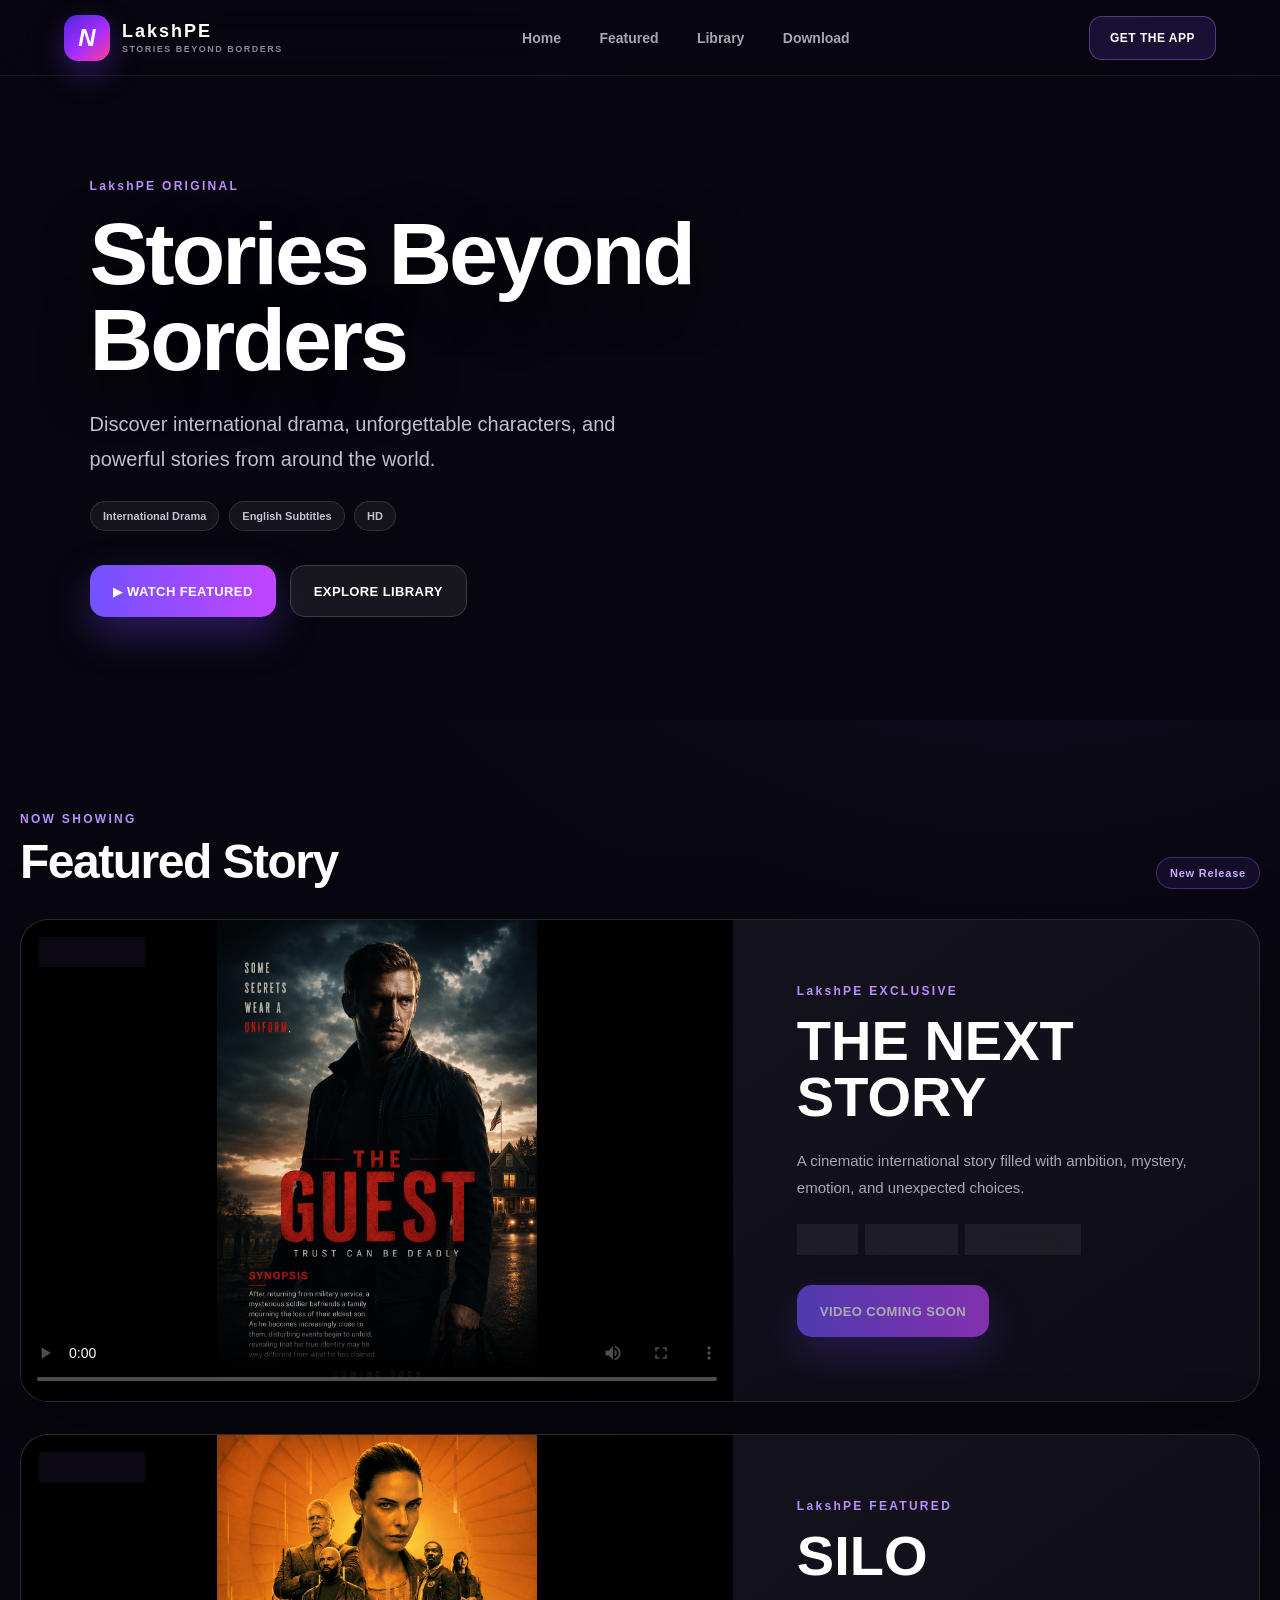
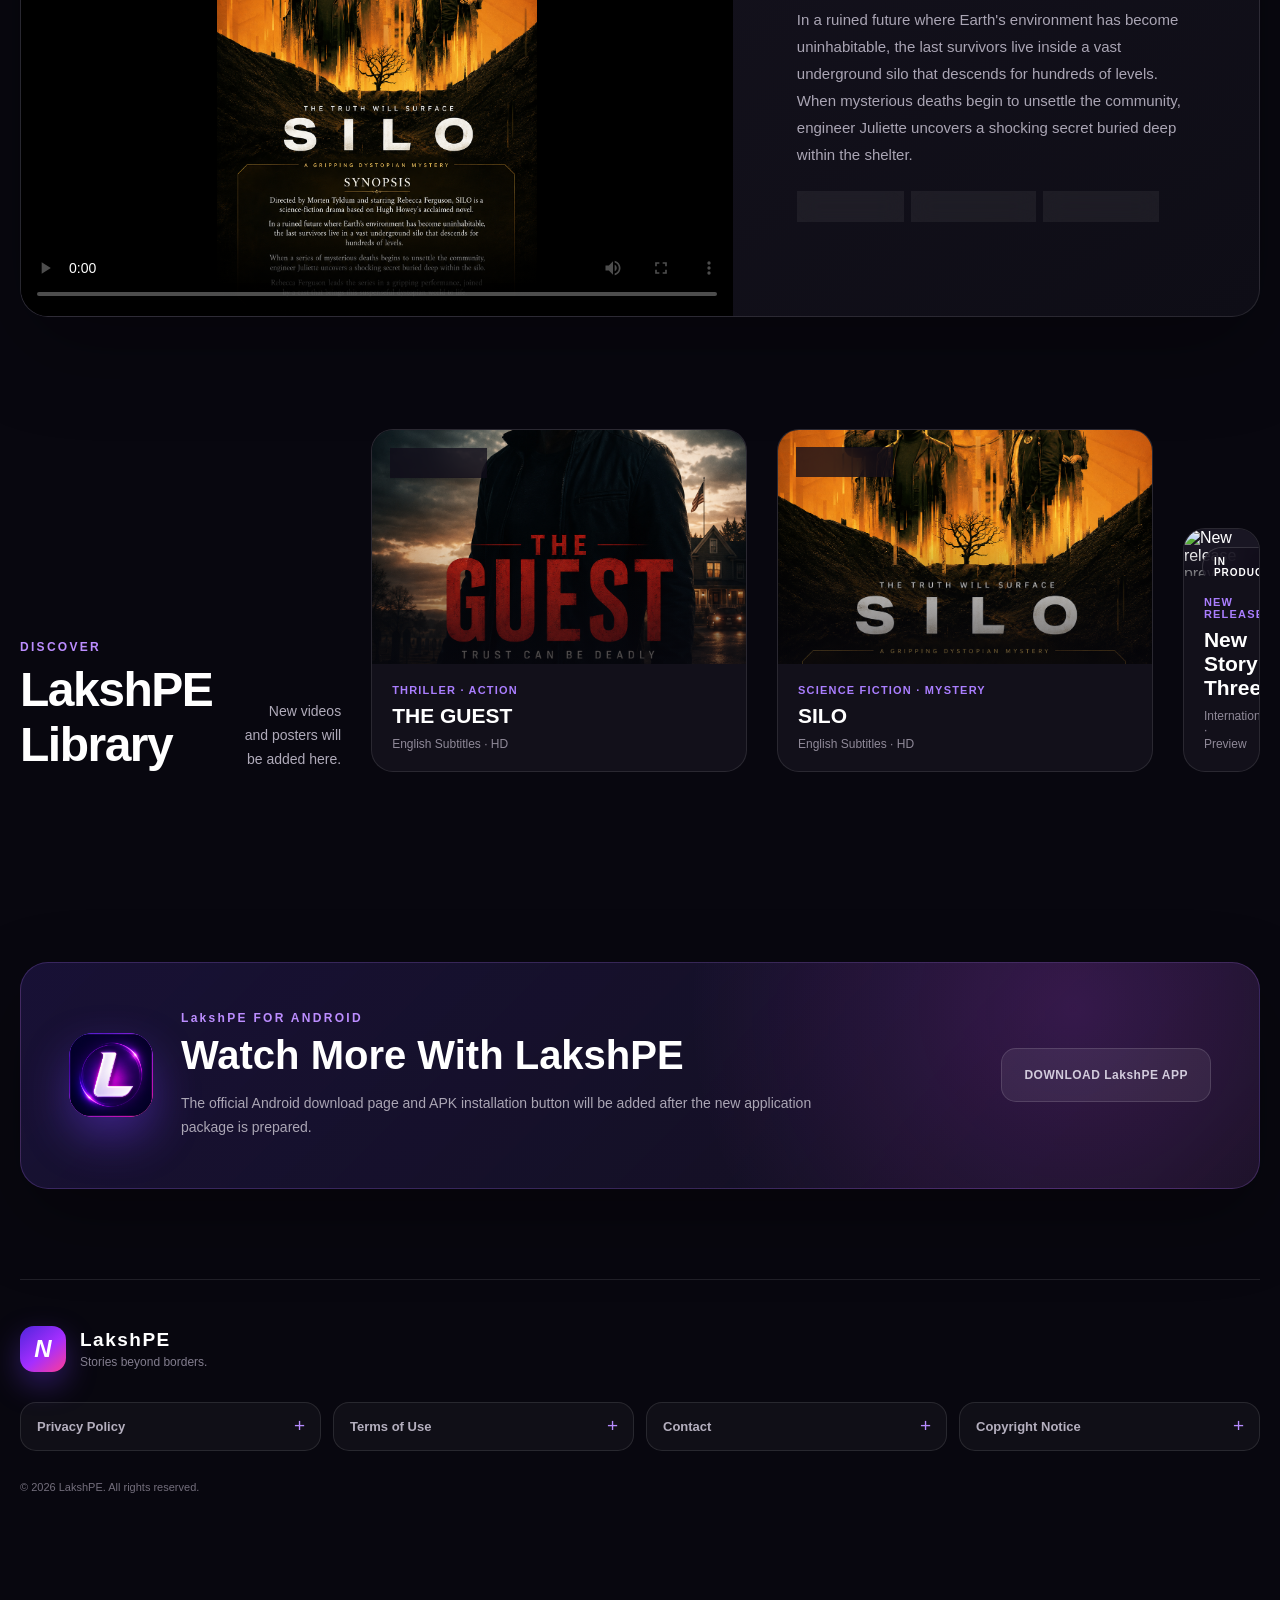
==== index.html @ 7cc82953 "Publish LakshPE website" ====
<!doctype html>
<html lang="en">
  <head>
    <meta charset="UTF-8" />

    <meta
      name="viewport"
      content="width=device-width, initial-scale=1.0"
    />

    <meta
      name="description"
      content="LakshPE — Discover international stories, drama, and entertainment."
    />

    <meta name="theme-color" content="#090713" />

    <link
      rel="icon"
      type="image/svg+xml"
      href="/favicon.svg
  "
    />

    <title>LakshPE| Stories Beyond Borders</title>
    <script type="module" crossorigin src="/assets/index-D9XDzzuc.js"></script>
    <link rel="stylesheet" crossorigin href="/assets/index-D2F_0b3U.css">
  </head>

  <body>
    <div id="app"></div>

  </body>
</html>
---- assets/index-D2F_0b3U.css ----
:root{color:#fff;font-synthesis:none;text-rendering:optimizelegibility;--background:#08070f;--surface:#11101a;--surface-soft:#171522;--surface-light:#201d30;--text:#fff;--text-soft:#b0abba;--text-muted:#827d8e;--purple:#8b5cff;--pink:#d448ff;--border:#ffffff1a;--header-height:76px;background:#08070f;font-family:Inter,Arial,Helvetica,sans-serif}*{box-sizing:border-box;margin:0;padding:0}html{scroll-behavior:smooth;background:var(--background)}body{min-width:320px;min-height:100vh;color:var(--text);background:radial-gradient(circle at 80% 5%, #8047ff1f, transparent 26%), var(--background)}body,button,a,input,textarea{font-family:inherit}button,a{-webkit-tap-highlight-color:transparent}button{border:0}button:not(:disabled),a{cursor:pointer}button:disabled{cursor:not-allowed;opacity:.65}a{color:inherit;text-decoration:none}img{max-width:100%;display:block}.site-shell{min-height:100vh;overflow:hidden}.site-header{z-index:100;width:100%;min-height:var(--header-height);-webkit-backdrop-filter:blur(20px);backdrop-filter:blur(20px);background:#08070fd6;border-bottom:1px solid #ffffff12;justify-content:space-between;align-items:center;gap:30px;padding:14px clamp(18px,5vw,74px);display:flex;position:fixed;top:0;left:0}.brand{flex:none;align-items:center;gap:12px;display:inline-flex}.brand-mark{color:#fff;background:linear-gradient(140deg,#5025dc,#a52eff 55%,#ff3d96);border-radius:14px;justify-content:center;align-items:center;width:46px;height:46px;font-size:24px;font-style:italic;font-weight:900;display:inline-flex;box-shadow:0 12px 30px #763dff59}.brand-copy{gap:2px;display:grid}.brand-copy strong{letter-spacing:2px;font-size:18px}.brand-copy small{color:#8d8798;letter-spacing:1.5px;font-size:9px;font-weight:700}.desktop-navigation{justify-content:center;align-items:center;gap:clamp(20px,3vw,42px);display:flex}.desktop-navigation a{color:#aaa5b5;padding:10px 0;font-size:14px;font-weight:700;transition:color .2s;position:relative}.desktop-navigation a:after{content:"";background:linear-gradient(90deg, var(--purple), var(--pink));border-radius:999px;height:2px;transition:transform .2s;position:absolute;bottom:2px;left:0;right:0;transform:scaleX(0)}.desktop-navigation a:hover{color:#fff}.desktop-navigation a:hover:after{transform:scaleX(1)}.header-button{color:#fff;letter-spacing:.5px;background:#814dff29;border:1px solid #b581ff61;border-radius:13px;min-height:44px;padding:0 20px;font-size:12px;font-weight:800;transition:transform .2s,background .2s}.header-button:hover{background:#814dff4d;transform:translateY(-2px)}.hero{min-height:720px;padding:calc(var(--header-height) + 90px) clamp(20px, 7vw, 110px) 90px;background:#090811;align-items:center;display:flex;position:relative;overflow:hidden}.hero-image{z-index:0;object-fit:cover;object-position:center;filter:saturate(.88)contrast(1.04);width:100%;height:100%;position:absolute;inset:0}.hero-overlay{z-index:1;background:linear-gradient(90deg,#07060efa 0%,#07060ede 32%,#07060e70 65%,#07060ebd 100%),linear-gradient(#0000 68%,#08070f 100%);position:absolute;inset:0}.hero-content{z-index:2;width:min(680px,100%);position:relative}.eyebrow,.section-label{color:#bc8dff;letter-spacing:2.3px;font-size:12px;font-weight:900}.hero h1{letter-spacing:-3px;text-shadow:0 16px 50px #0000008c;max-width:720px;margin-top:18px;font-size:clamp(48px,8vw,88px);line-height:.98}.hero-description{color:#c3becc;max-width:600px;margin-top:24px;font-size:clamp(16px,2vw,20px);line-height:1.75}.hero-meta{flex-wrap:wrap;gap:10px;margin-top:24px;display:flex}.hero-meta span,.feature-tags span{color:#c6c1ce;-webkit-backdrop-filter:blur(10px);backdrop-filter:blur(10px);background:#ffffff0f;border:1px solid #ffffff1f;border-radius:999px;padding:8px 12px;font-size:11px;font-weight:700}.hero-actions{flex-wrap:wrap;gap:14px;margin-top:34px;display:flex}.primary-button,.secondary-button{letter-spacing:.4px;border-radius:15px;min-height:52px;padding:0 23px;font-size:13px;font-weight:900;transition:transform .2s,box-shadow .2s,background .2s}.primary-button{color:#fff;background:linear-gradient(90deg,#7252ff,#c244ff);box-shadow:0 17px 40px #7147ff57}.primary-button:not(:disabled):hover{transform:translateY(-3px);box-shadow:0 22px 48px #7147ff7a}.secondary-button{color:#fff;-webkit-backdrop-filter:blur(12px);backdrop-filter:blur(12px);background:#ffffff12;border:1px solid #ffffff29}.secondary-button:hover{background:#ffffff21;transform:translateY(-3px)}.content-section{width:min(1240px,100% - 40px);margin:0 auto;padding:92px 0 20px}.section-heading{justify-content:space-between;align-items:flex-end;gap:30px;margin-bottom:30px;display:flex}.section-heading h2{letter-spacing:-1.5px;margin-top:8px;font-size:clamp(30px,5vw,48px)}.section-status{color:#cda7ff;letter-spacing:.8px;background:#7b4aff1a;border:1px solid #ae79ff4d;border-radius:999px;padding:9px 13px;font-size:11px;font-weight:800}.section-description{max-width:420px;color:var(--text-soft);text-align:right;font-size:14px;line-height:1.7}.featured-card{border:1px solid var(--border);background:linear-gradient(145deg,#171420,#0e0d16);border-radius:28px;grid-template-columns:minmax(0,1.15fr) minmax(320px,.85fr);display:grid;overflow:hidden;box-shadow:0 30px 90px #0000004d}.featured-visual{min-height:470px;position:relative;overflow:hidden}.featured-visual:after{content:"";background:linear-gradient(90deg,#0000 55%,#0f0d17b8 100%),linear-gradient(#0000 45%,#07060e75);position:absolute;inset:0}.featured-visual img{object-fit:cover;width:100%;height:100%}.featured-badge,.movie-badge{z-index:2;color:#fff;-webkit-backdrop-filter:blur(12px);backdrop-filter:blur(12px);letter-spacing:1px;background:#100d19c2;border:1px solid #ffffff26;border-radius:999px;padding:8px 11px;font-size:10px;font-weight:900;position:absolute;top:18px;left:18px}.featured-copy{flex-direction:column;justify-content:center;align-items:flex-start;padding:clamp(34px,5vw,64px);display:flex}.featured-copy h3{margin-top:15px;font-size:clamp(35px,5vw,56px);line-height:1}.featured-copy>p:not(.eyebrow){color:#aaa5b4;margin-top:22px;font-size:15px;line-height:1.8}.feature-tags{flex-wrap:wrap;gap:8px;margin:24px 0 30px;display:flex}.movie-grid{grid-template-columns:repeat(3,minmax(0,1fr));gap:22px;display:grid}.movie-card{border:1px solid var(--border);background:#12101a;border-radius:22px;transition:transform .25s,border-color .25s,box-shadow .25s;overflow:hidden}.movie-card:hover{border-color:#b27cff47;transform:translateY(-7px);box-shadow:0 24px 55px #00000057}.movie-cover{aspect-ratio:16/10;background:#191623;position:relative;overflow:hidden}.movie-cover:after{content:"";background:linear-gradient(#0000 45%,#08070f9e);position:absolute;inset:0}.movie-cover img{object-fit:cover;width:100%;height:100%;transition:transform .4s,filter .4s}.movie-card:hover .movie-cover img{filter:brightness(.86);transform:scale(1.06)}.movie-information{padding:20px}.movie-information p{color:#aa7eff;letter-spacing:1.2px;text-transform:uppercase;font-size:11px;font-weight:900}.movie-information h3{margin-top:8px;font-size:21px}.movie-information span{color:#8f8998;margin-top:9px;font-size:12px;display:block}.download-section{background:radial-gradient(circle at 85% 20%,#d042ff2e,#0000 36%),linear-gradient(135deg,#6d47ff29,#14111fe6);border:1px solid #b079ff38;border-radius:28px;grid-template-columns:auto minmax(0,1fr) auto;align-items:center;gap:28px;width:min(1240px,100% - 40px);margin:110px auto 0;padding:clamp(28px,5vw,48px);display:grid;box-shadow:0 30px 80px #0000004d}.download-icon{color:#fff;background:linear-gradient(145deg,#5124dc,#b42cff 58%,#ff3f91);border-radius:24px;justify-content:center;align-items:center;width:84px;height:84px;font-size:44px;font-style:italic;font-weight:900;display:flex;box-shadow:0 20px 45px #733cff66}.download-copy h2{margin-top:8px;font-size:clamp(27px,4vw,40px)}.download-copy>p:last-child{color:#aaa5b4;max-width:650px;margin-top:13px;font-size:14px;line-height:1.75}.download-button{color:#d2cbdc;letter-spacing:.5px;background:#ffffff12;border:1px solid #ffffff21;border-radius:15px;max-width:260px;min-height:54px;padding:0 22px;font-size:12px;font-weight:900}.site-footer{border-top:1px solid var(--border);width:min(1240px,100% - 40px);margin:90px auto 0;padding:46px 0 110px}.footer-brand{align-items:center;gap:14px;display:flex}.footer-brand strong{letter-spacing:1.5px;font-size:19px}.footer-brand p{color:var(--text-muted);margin-top:4px;font-size:12px}.legal-accordion{grid-template-columns:repeat(4,minmax(0,1fr));gap:12px;margin-top:30px;display:grid}.legal-item{border:1px solid var(--border);background:#ffffff09;border-radius:16px;align-self:start;overflow:hidden}.legal-item summary{color:#b4afbe;cursor:pointer;-webkit-user-select:none;user-select:none;padding:16px 40px 16px 16px;font-size:13px;font-weight:800;list-style:none;position:relative}.legal-item summary::-webkit-details-marker{display:none}.legal-item summary:after{content:"+";color:#b68bff;font-size:19px;font-weight:400;position:absolute;top:50%;right:15px;transform:translateY(-50%)}.legal-item[open] summary{color:#fff;background:#7a4aff1a}.legal-item[open] summary:after{content:"−"}.legal-content{border-top:1px solid var(--border);padding:16px}.legal-content p{color:#9993a2;font-size:12px;line-height:1.75}.footer-copyright{color:#736e7c;margin-top:30px;font-size:11px}.mobile-navigation{display:none}@media (width<=980px){.desktop-navigation{display:none}.featured-card{grid-template-columns:1fr}.featured-visual{min-height:400px}.featured-visual:after{background:linear-gradient(#0000 45%,#0e0c15e6)}.movie-grid{grid-template-columns:repeat(2,minmax(0,1fr))}.download-section{grid-template-columns:auto 1fr}.download-button{grid-column:1/-1;width:100%;max-width:none}.legal-accordion{grid-template-columns:repeat(2,minmax(0,1fr))}}@media (width<=680px){:root{--header-height:66px}body{padding-bottom:78px}.site-header{padding:10px 16px}.brand-mark{border-radius:13px;width:42px;height:42px;font-size:22px}.brand-copy strong{font-size:16px}.brand-copy small{display:none}.header-button{min-height:40px;padding:0 14px;font-size:10px}.hero{min-height:680px;padding:calc(var(--header-height) + 85px) 20px 70px;align-items:flex-end}.hero-image{object-position:center top}.hero-overlay{background:linear-gradient(#08070f40 0%,#08070fc7 54%,#08070f 98%)}.hero h1{letter-spacing:-2px;font-size:clamp(43px,13vw,64px)}.hero-description{font-size:15px;line-height:1.65}.hero-actions{display:grid}.primary-button,.secondary-button{width:100%}.content-section{width:min(100% - 28px,1240px);padding-top:72px}.section-heading{flex-direction:column;align-items:flex-start;gap:15px}.section-description{text-align:left}.featured-card{border-radius:22px}.featured-visual{min-height:310px}.featured-copy{padding:28px 20px 30px}.featured-copy h3{font-size:37px}.movie-grid{grid-template-columns:1fr}.download-section{text-align:center;grid-template-columns:1fr;width:min(100% - 28px,1240px);margin-top:80px;padding:24px 20px}.download-icon{margin:0 auto}.download-button{min-height:52px}.site-footer{width:min(100% - 28px,1240px);margin-top:70px;padding-bottom:40px}.legal-accordion{grid-template-columns:1fr}.mobile-navigation{z-index:110;-webkit-backdrop-filter:blur(20px);backdrop-filter:blur(20px);background:#13101df0;border:1px solid #ffffff1a;border-radius:20px;grid-template-columns:repeat(4,1fr);min-height:66px;padding:8px;display:grid;position:fixed;bottom:10px;left:12px;right:12px;box-shadow:0 18px 45px #0000006b}.mobile-navigation a{color:#8f8999;border-radius:14px;flex-direction:column;justify-content:center;align-items:center;gap:4px;min-width:0;font-size:9px;font-weight:800;display:flex}.mobile-navigation a:hover{color:#fff;background:#814dff21}.mobile-navigation span{color:#b98dff;font-size:18px;line-height:1}}.featured-visual.video-active:after{display:none}.featured-video{object-fit:contain;background:#000;width:100%;height:100%;display:block;position:absolute;inset:0}.silo-featured-card{margin-top:32px}.movie-card{color:inherit;text-decoration:none;display:block}#the-guest,#silo{scroll-margin-top:96px}.download-icon{overflow:hidden}.download-icon img{object-fit:cover;border-radius:inherit;width:100%;height:100%;display:block}
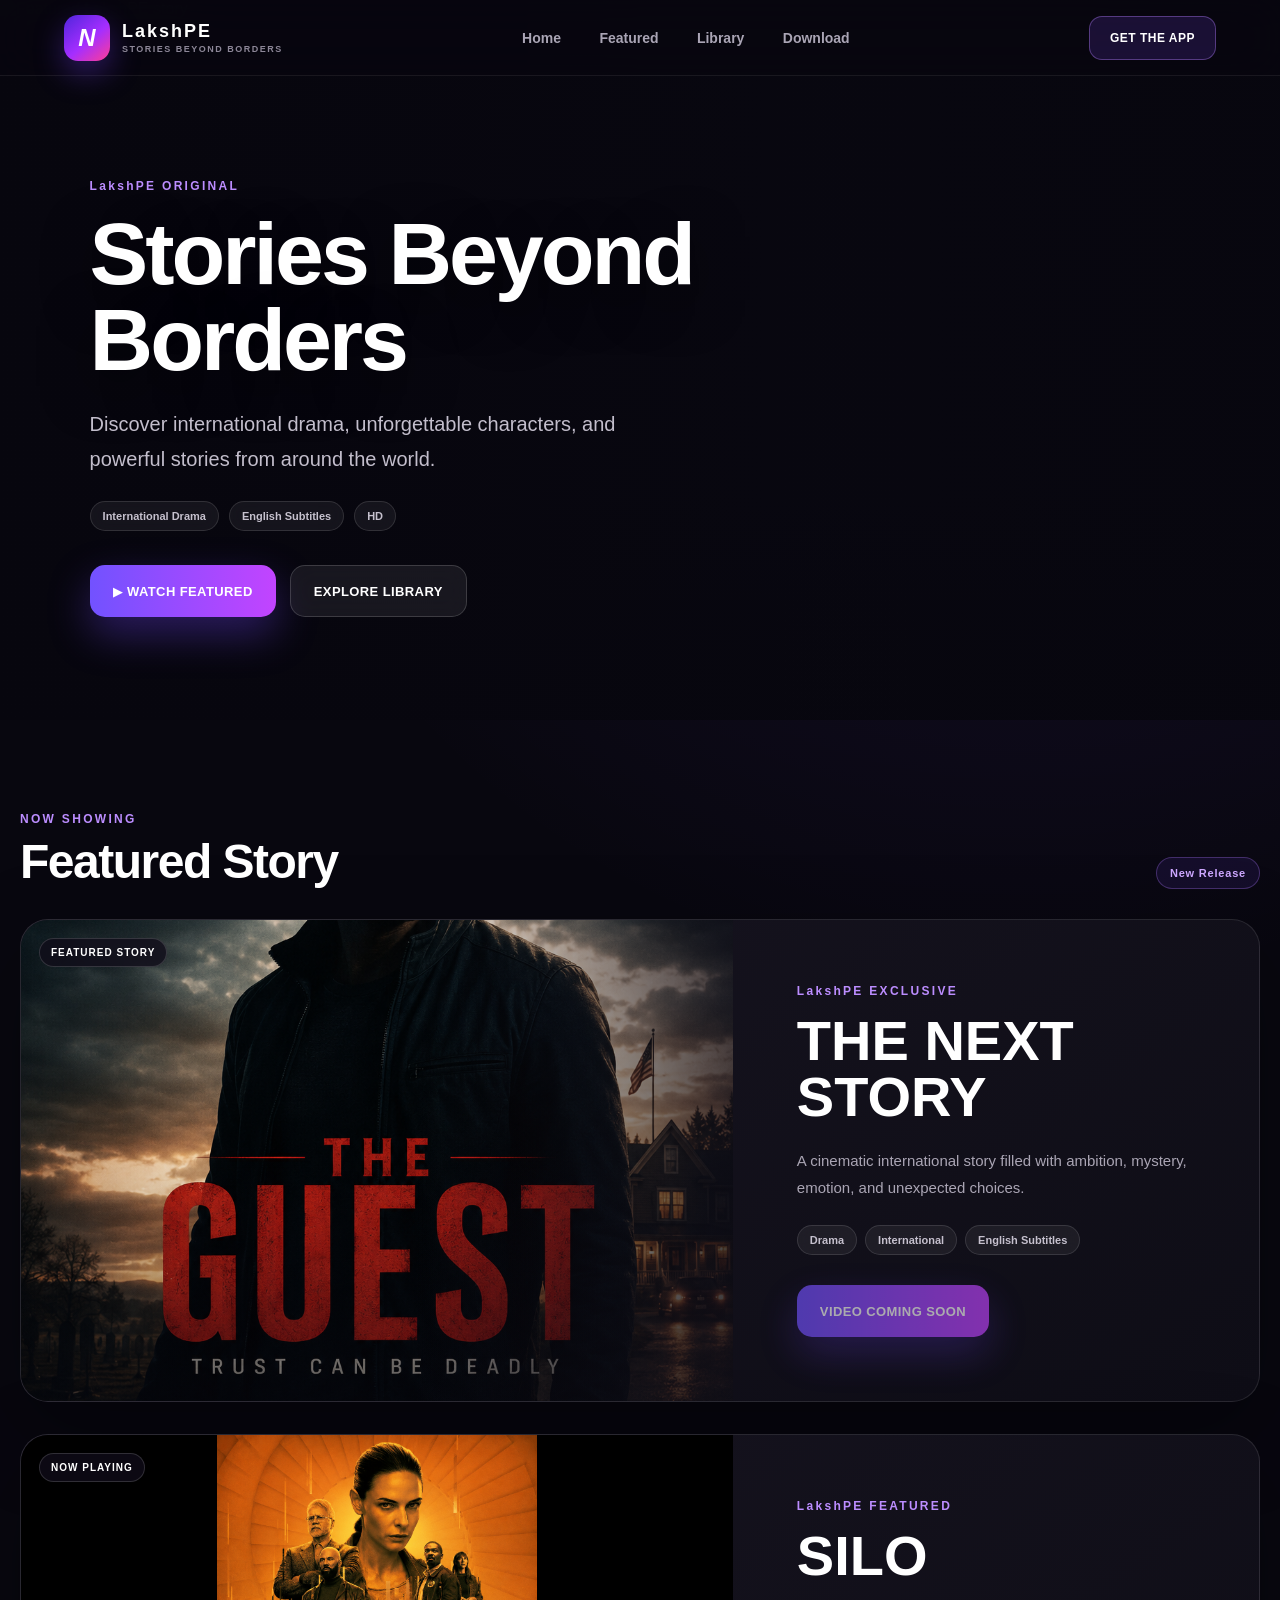
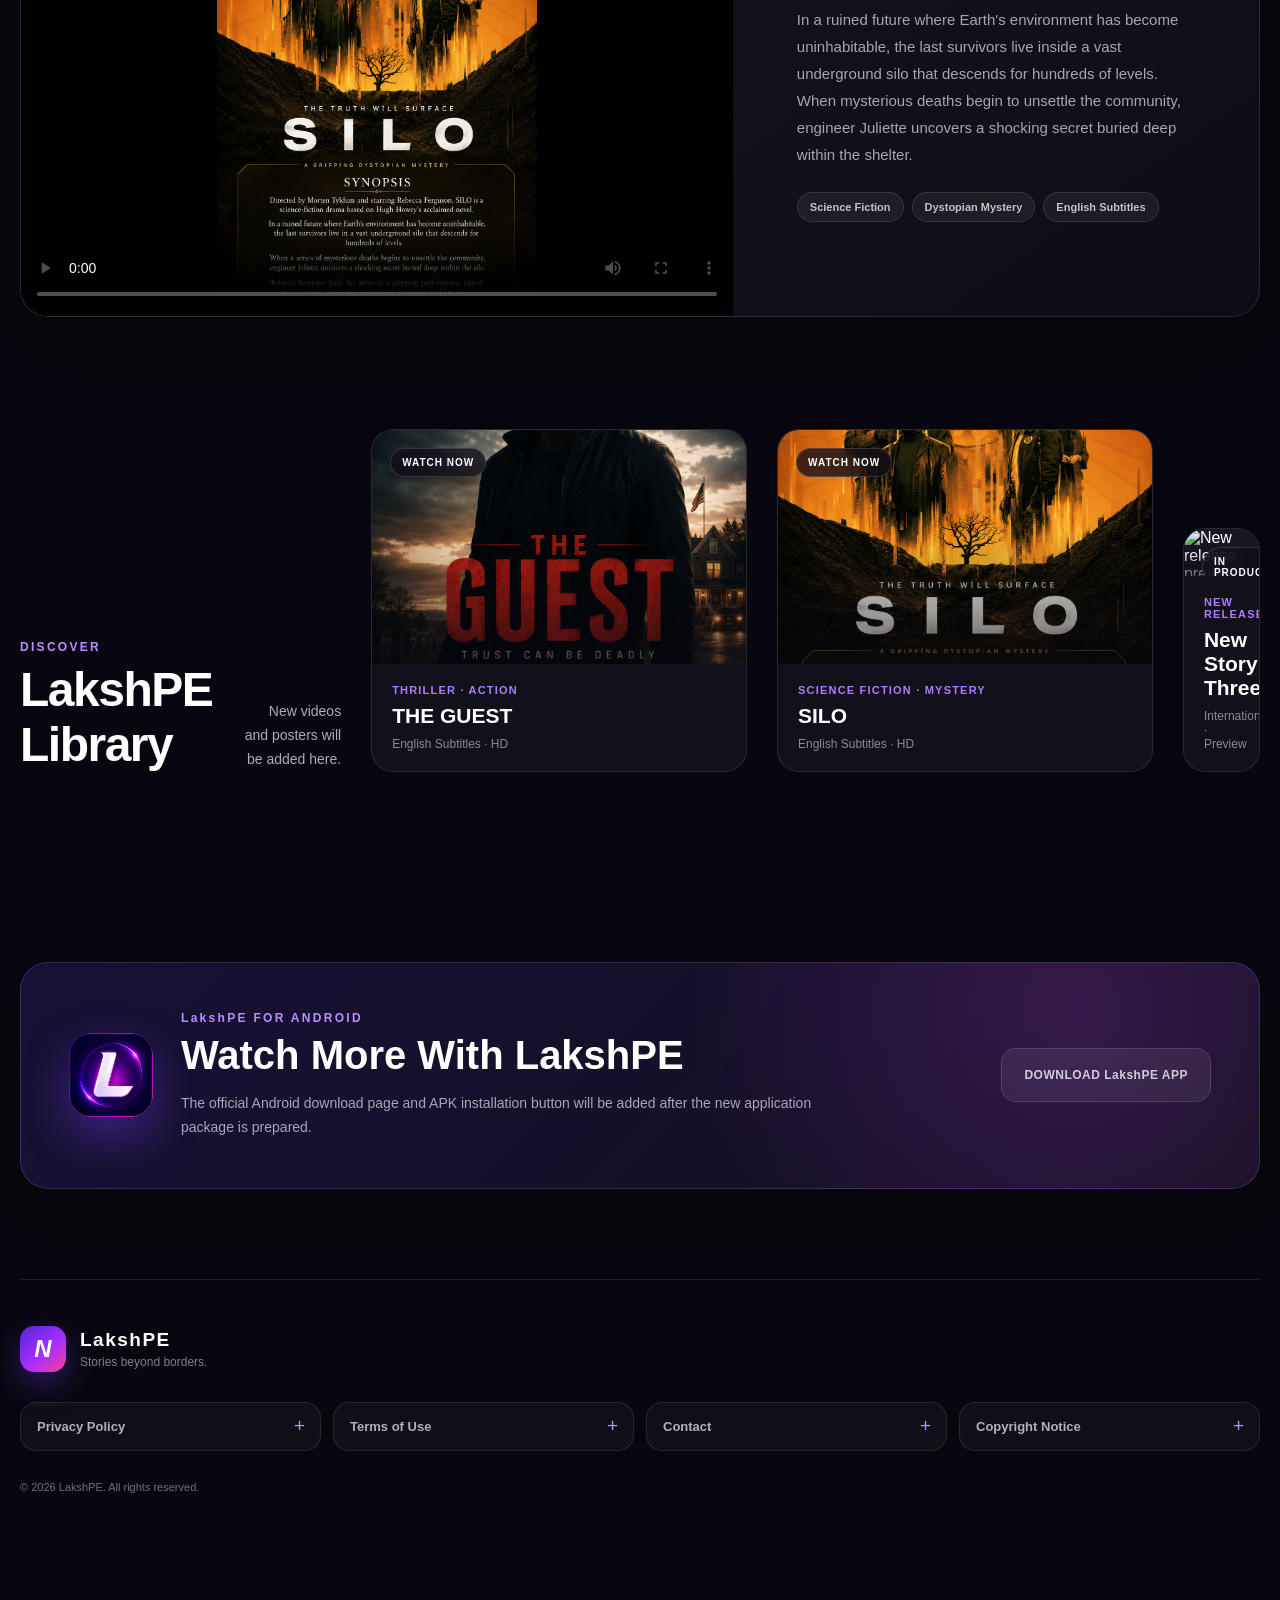
==== commit b08735db: "Update website and remove video player" ====
--- a/index.html
+++ b/index.html
@@ -23,8 +23,8 @@
     />
 
     <title>LakshPE| Stories Beyond Borders</title>
-    <script type="module" crossorigin src="/assets/index-D9XDzzuc.js"></script>
-    <link rel="stylesheet" crossorigin href="/assets/index-D2F_0b3U.css">
+    <script type="module" crossorigin src="/assets/index-CVeuqWtw.js"></script>
+    <link rel="stylesheet" crossorigin href="/assets/index-CEiwpLqL.css">
   </head>
 
   <body>
--- a/assets/index-CEiwpLqL.css
+++ b/assets/index-CEiwpLqL.css
@@ -0,0 +1 @@
+:root{color:#fff;font-synthesis:none;text-rendering:optimizelegibility;--background:#08070f;--surface:#11101a;--surface-soft:#171522;--surface-light:#201d30;--text:#fff;--text-soft:#b0abba;--text-muted:#827d8e;--purple:#8b5cff;--pink:#d448ff;--border:#ffffff1a;--header-height:76px;background:#08070f;font-family:Inter,Arial,Helvetica,sans-serif}*{box-sizing:border-box;margin:0;padding:0}html{scroll-behavior:smooth;background:var(--background)}body{min-width:320px;min-height:100vh;color:var(--text);background:radial-gradient(circle at 80% 5%, #8047ff1f, transparent 26%), var(--background)}body,button,a,input,textarea{font-family:inherit}button,a{-webkit-tap-highlight-color:transparent}button{border:0}button:not(:disabled),a{cursor:pointer}button:disabled{cursor:not-allowed;opacity:.65}a{color:inherit;text-decoration:none}img{max-width:100%;display:block}.site-shell{min-height:100vh;overflow:hidden}.site-header{z-index:100;width:100%;min-height:var(--header-height);-webkit-backdrop-filter:blur(20px);backdrop-filter:blur(20px);background:#08070fd6;border-bottom:1px solid #ffffff12;justify-content:space-between;align-items:center;gap:30px;padding:14px clamp(18px,5vw,74px);display:flex;position:fixed;top:0;left:0}.brand{flex:none;align-items:center;gap:12px;display:inline-flex}.brand-mark{color:#fff;background:linear-gradient(140deg,#5025dc,#a52eff 55%,#ff3d96);border-radius:14px;justify-content:center;align-items:center;width:46px;height:46px;font-size:24px;font-style:italic;font-weight:900;display:inline-flex;box-shadow:0 12px 30px #763dff59}.brand-copy{gap:2px;display:grid}.brand-copy strong{letter-spacing:2px;font-size:18px}.brand-copy small{color:#8d8798;letter-spacing:1.5px;font-size:9px;font-weight:700}.desktop-navigation{justify-content:center;align-items:center;gap:clamp(20px,3vw,42px);display:flex}.desktop-navigation a{color:#aaa5b5;padding:10px 0;font-size:14px;font-weight:700;transition:color .2s;position:relative}.desktop-navigation a:after{content:"";background:linear-gradient(90deg, var(--purple), var(--pink));border-radius:999px;height:2px;transition:transform .2s;position:absolute;bottom:2px;left:0;right:0;transform:scaleX(0)}.desktop-navigation a:hover{color:#fff}.desktop-navigation a:hover:after{transform:scaleX(1)}.header-button{color:#fff;letter-spacing:.5px;background:#814dff29;border:1px solid #b581ff61;border-radius:13px;min-height:44px;padding:0 20px;font-size:12px;font-weight:800;transition:transform .2s,background .2s}.header-button:hover{background:#814dff4d;transform:translateY(-2px)}.hero{min-height:720px;padding:calc(var(--header-height) + 90px) clamp(20px, 7vw, 110px) 90px;background:#090811;align-items:center;display:flex;position:relative;overflow:hidden}.hero-image{z-index:0;object-fit:cover;object-position:center;filter:saturate(.88)contrast(1.04);width:100%;height:100%;position:absolute;inset:0}.hero-overlay{z-index:1;background:linear-gradient(90deg,#07060efa 0%,#07060ede 32%,#07060e70 65%,#07060ebd 100%),linear-gradient(#0000 68%,#08070f 100%);position:absolute;inset:0}.hero-content{z-index:2;width:min(680px,100%);position:relative}.eyebrow,.section-label{color:#bc8dff;letter-spacing:2.3px;font-size:12px;font-weight:900}.hero h1{letter-spacing:-3px;text-shadow:0 16px 50px #0000008c;max-width:720px;margin-top:18px;font-size:clamp(48px,8vw,88px);line-height:.98}.hero-description{color:#c3becc;max-width:600px;margin-top:24px;font-size:clamp(16px,2vw,20px);line-height:1.75}.hero-meta{flex-wrap:wrap;gap:10px;margin-top:24px;display:flex}.hero-meta span,.feature-tags span{color:#c6c1ce;-webkit-backdrop-filter:blur(10px);backdrop-filter:blur(10px);background:#ffffff0f;border:1px solid #ffffff1f;border-radius:999px;padding:8px 12px;font-size:11px;font-weight:700}.hero-actions{flex-wrap:wrap;gap:14px;margin-top:34px;display:flex}.primary-button,.secondary-button{letter-spacing:.4px;border-radius:15px;min-height:52px;padding:0 23px;font-size:13px;font-weight:900;transition:transform .2s,box-shadow .2s,background .2s}.primary-button{color:#fff;background:linear-gradient(90deg,#7252ff,#c244ff);box-shadow:0 17px 40px #7147ff57}.primary-button:not(:disabled):hover{transform:translateY(-3px);box-shadow:0 22px 48px #7147ff7a}.secondary-button{color:#fff;-webkit-backdrop-filter:blur(12px);backdrop-filter:blur(12px);background:#ffffff12;border:1px solid #ffffff29}.secondary-button:hover{background:#ffffff21;transform:translateY(-3px)}.content-section{width:min(1240px,100% - 40px);margin:0 auto;padding:92px 0 20px}.section-heading{justify-content:space-between;align-items:flex-end;gap:30px;margin-bottom:30px;display:flex}.section-heading h2{letter-spacing:-1.5px;margin-top:8px;font-size:clamp(30px,5vw,48px)}.section-status{color:#cda7ff;letter-spacing:.8px;background:#7b4aff1a;border:1px solid #ae79ff4d;border-radius:999px;padding:9px 13px;font-size:11px;font-weight:800}.section-description{max-width:420px;color:var(--text-soft);text-align:right;font-size:14px;line-height:1.7}.featured-card{border:1px solid var(--border);background:linear-gradient(145deg,#171420,#0e0d16);border-radius:28px;grid-template-columns:minmax(0,1.15fr) minmax(320px,.85fr);display:grid;overflow:hidden;box-shadow:0 30px 90px #0000004d}.featured-visual{min-height:470px;position:relative;overflow:hidden}.featured-visual:after{content:"";background:linear-gradient(90deg,#0000 55%,#0f0d17b8 100%),linear-gradient(#0000 45%,#07060e75);position:absolute;inset:0}.featured-visual img{object-fit:cover;width:100%;height:100%}.featured-badge,.movie-badge{z-index:2;color:#fff;-webkit-backdrop-filter:blur(12px);backdrop-filter:blur(12px);letter-spacing:1px;background:#100d19c2;border:1px solid #ffffff26;border-radius:999px;padding:8px 11px;font-size:10px;font-weight:900;position:absolute;top:18px;left:18px}.featured-copy{flex-direction:column;justify-content:center;align-items:flex-start;padding:clamp(34px,5vw,64px);display:flex}.featured-copy h3{margin-top:15px;font-size:clamp(35px,5vw,56px);line-height:1}.featured-copy>p:not(.eyebrow){color:#aaa5b4;margin-top:22px;font-size:15px;line-height:1.8}.feature-tags{flex-wrap:wrap;gap:8px;margin:24px 0 30px;display:flex}.movie-grid{grid-template-columns:repeat(3,minmax(0,1fr));gap:22px;display:grid}.movie-card{border:1px solid var(--border);background:#12101a;border-radius:22px;transition:transform .25s,border-color .25s,box-shadow .25s;overflow:hidden}.movie-card:hover{border-color:#b27cff47;transform:translateY(-7px);box-shadow:0 24px 55px #00000057}.movie-cover{aspect-ratio:16/10;background:#191623;position:relative;overflow:hidden}.movie-cover:after{content:"";background:linear-gradient(#0000 45%,#08070f9e);position:absolute;inset:0}.movie-cover img{object-fit:cover;width:100%;height:100%;transition:transform .4s,filter .4s}.movie-card:hover .movie-cover img{filter:brightness(.86);transform:scale(1.06)}.movie-information{padding:20px}.movie-information p{color:#aa7eff;letter-spacing:1.2px;text-transform:uppercase;font-size:11px;font-weight:900}.movie-information h3{margin-top:8px;font-size:21px}.movie-information span{color:#8f8998;margin-top:9px;font-size:12px;display:block}.download-section{background:radial-gradient(circle at 85% 20%,#d042ff2e,#0000 36%),linear-gradient(135deg,#6d47ff29,#14111fe6);border:1px solid #b079ff38;border-radius:28px;grid-template-columns:auto minmax(0,1fr) auto;align-items:center;gap:28px;width:min(1240px,100% - 40px);margin:110px auto 0;padding:clamp(28px,5vw,48px);display:grid;box-shadow:0 30px 80px #0000004d}.download-icon{color:#fff;background:linear-gradient(145deg,#5124dc,#b42cff 58%,#ff3f91);border-radius:24px;justify-content:center;align-items:center;width:84px;height:84px;font-size:44px;font-style:italic;font-weight:900;display:flex;box-shadow:0 20px 45px #733cff66}.download-copy h2{margin-top:8px;font-size:clamp(27px,4vw,40px)}.download-copy>p:last-child{color:#aaa5b4;max-width:650px;margin-top:13px;font-size:14px;line-height:1.75}.download-button{color:#d2cbdc;letter-spacing:.5px;background:#ffffff12;border:1px solid #ffffff21;border-radius:15px;max-width:260px;min-height:54px;padding:0 22px;font-size:12px;font-weight:900}.site-footer{border-top:1px solid var(--border);width:min(1240px,100% - 40px);margin:90px auto 0;padding:46px 0 110px}.footer-brand{align-items:center;gap:14px;display:flex}.footer-brand strong{letter-spacing:1.5px;font-size:19px}.footer-brand p{color:var(--text-muted);margin-top:4px;font-size:12px}.legal-accordion{grid-template-columns:repeat(4,minmax(0,1fr));gap:12px;margin-top:30px;display:grid}.legal-item{border:1px solid var(--border);background:#ffffff09;border-radius:16px;align-self:start;overflow:hidden}.legal-item summary{color:#b4afbe;cursor:pointer;-webkit-user-select:none;user-select:none;padding:16px 40px 16px 16px;font-size:13px;font-weight:800;list-style:none;position:relative}.legal-item summary::-webkit-details-marker{display:none}.legal-item summary:after{content:"+";color:#b68bff;font-size:19px;font-weight:400;position:absolute;top:50%;right:15px;transform:translateY(-50%)}.legal-item[open] summary{color:#fff;background:#7a4aff1a}.legal-item[open] summary:after{content:"−"}.legal-content{border-top:1px solid var(--border);padding:16px}.legal-content p{color:#9993a2;font-size:12px;line-height:1.75}.footer-copyright{color:#736e7c;margin-top:30px;font-size:11px}.mobile-navigation{display:none}@media (width<=980px){.desktop-navigation{display:none}.featured-card{grid-template-columns:1fr}.featured-visual{min-height:400px}.featured-visual:after{background:linear-gradient(#0000 45%,#0e0c15e6)}.movie-grid{grid-template-columns:repeat(2,minmax(0,1fr))}.download-section{grid-template-columns:auto 1fr}.download-button{grid-column:1/-1;width:100%;max-width:none}.legal-accordion{grid-template-columns:repeat(2,minmax(0,1fr))}}@media (width<=680px){:root{--header-height:66px}body{padding-bottom:78px}.site-header{padding:10px 16px}.brand-mark{border-radius:13px;width:42px;height:42px;font-size:22px}.brand-copy strong{font-size:16px}.brand-copy small{display:none}.header-button{min-height:40px;padding:0 14px;font-size:10px}.hero{min-height:680px;padding:calc(var(--header-height) + 85px) 20px 70px;align-items:flex-end}.hero-image{object-position:center top}.hero-overlay{background:linear-gradient(#08070f40 0%,#08070fc7 54%,#08070f 98%)}.hero h1{letter-spacing:-2px;font-size:clamp(43px,13vw,64px)}.hero-description{font-size:15px;line-height:1.65}.hero-actions{display:grid}.primary-button,.secondary-button{width:100%}.content-section{width:min(100% - 28px,1240px);padding-top:72px}.section-heading{flex-direction:column;align-items:flex-start;gap:15px}.section-description{text-align:left}.featured-card{border-radius:22px}.featured-visual{min-height:310px}.featured-copy{padding:28px 20px 30px}.featured-copy h3{font-size:37px}.movie-grid{grid-template-columns:1fr}.download-section{text-align:center;grid-template-columns:1fr;width:min(100% - 28px,1240px);margin-top:80px;padding:24px 20px}.download-icon{margin:0 auto}.download-button{min-height:52px}.site-footer{width:min(100% - 28px,1240px);margin-top:70px;padding-bottom:40px}.legal-accordion{grid-template-columns:1fr}.mobile-navigation{z-index:110;-webkit-backdrop-filter:blur(20px);backdrop-filter:blur(20px);background:#13101df0;border:1px solid #ffffff1a;border-radius:20px;grid-template-columns:repeat(4,1fr);min-height:66px;padding:8px;display:grid;position:fixed;bottom:10px;left:12px;right:12px;box-shadow:0 18px 45px #0000006b}.mobile-navigation a{color:#8f8999;border-radius:14px;flex-direction:column;justify-content:center;align-items:center;gap:4px;min-width:0;font-size:9px;font-weight:800;display:flex}.mobile-navigation a:hover{color:#fff;background:#814dff21}.mobile-navigation span{color:#b98dff;font-size:18px;line-height:1}}.featured-visual.video-active:after{display:none}.featured-video{object-fit:contain;background:#000;width:100%;height:100%;display:block;position:absolute;inset:0}.featured-image{object-fit:cover;width:100%;height:100%;display:block;position:absolute;inset:0}.silo-featured-card{margin-top:32px}.movie-card{color:inherit;text-decoration:none;display:block}#the-guest,#silo{scroll-margin-top:96px}.download-icon{overflow:hidden}.download-icon img{object-fit:cover;border-radius:inherit;width:100%;height:100%;display:block}
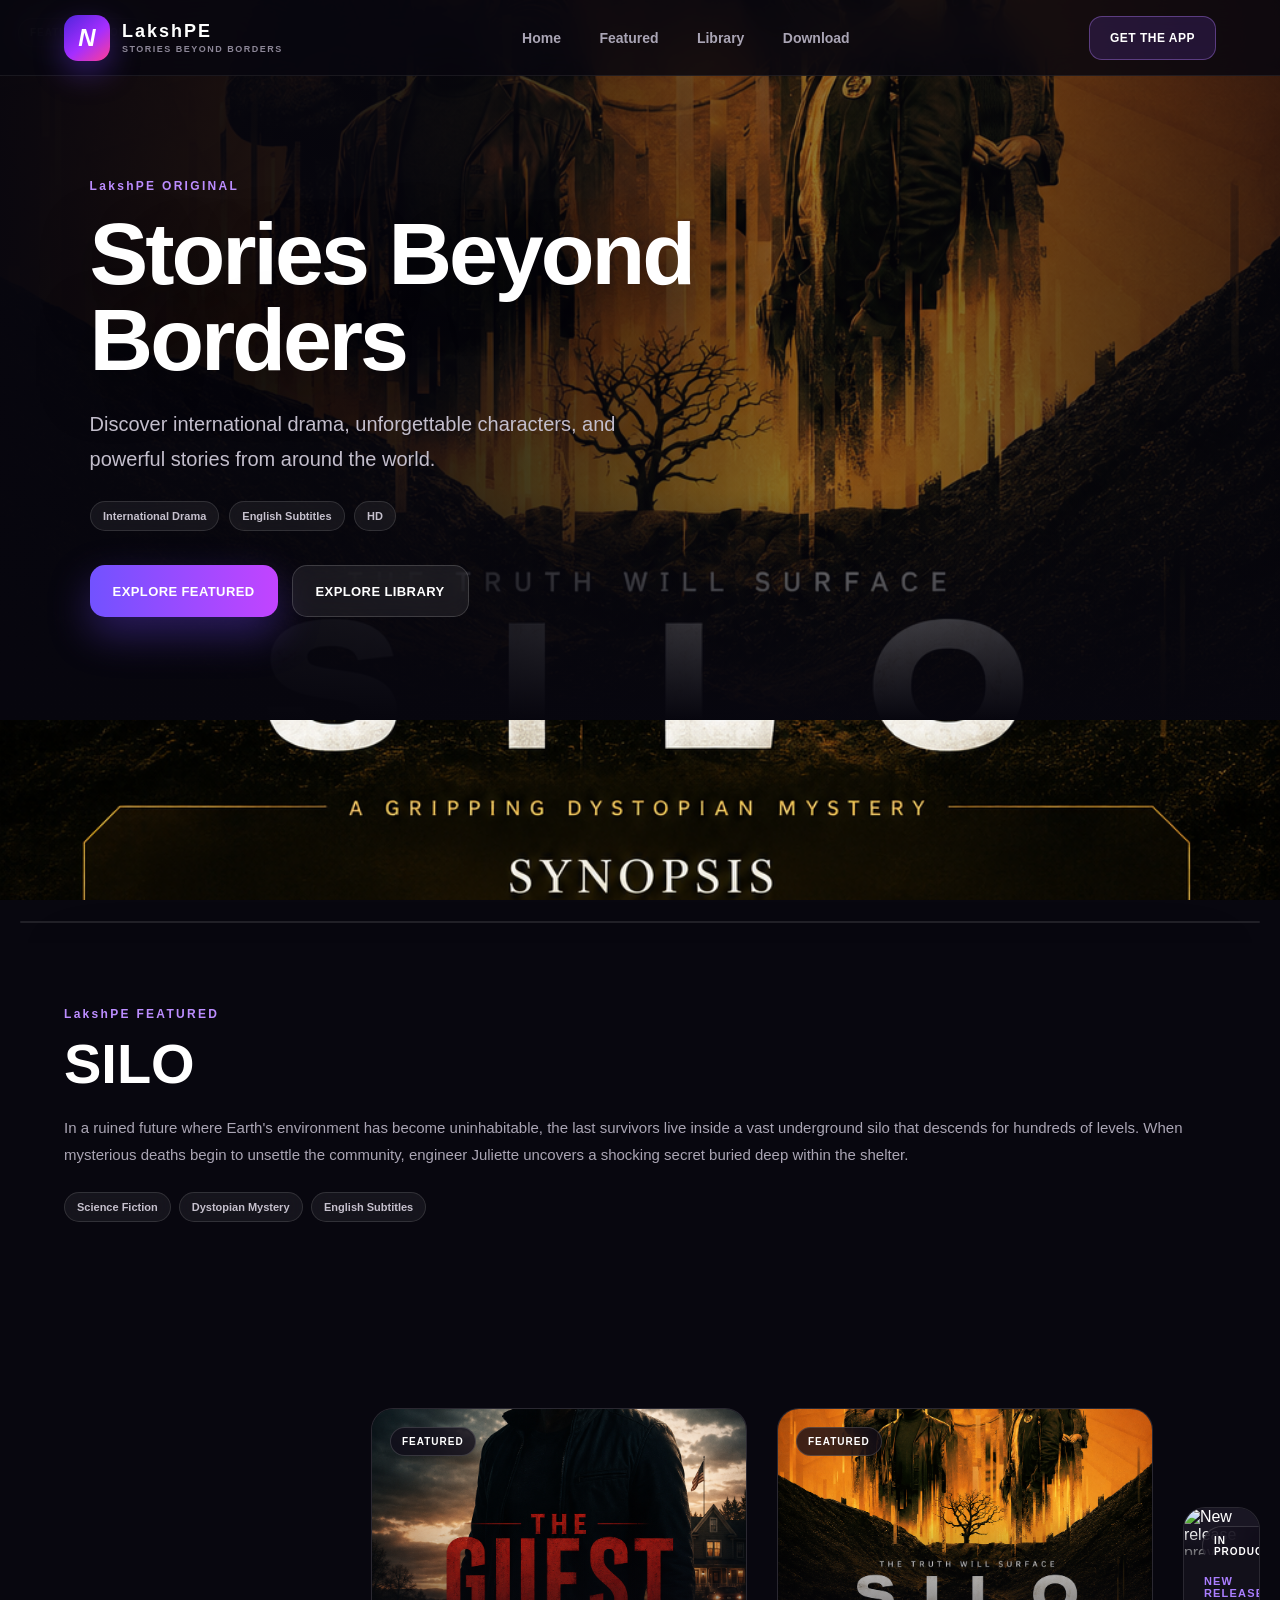
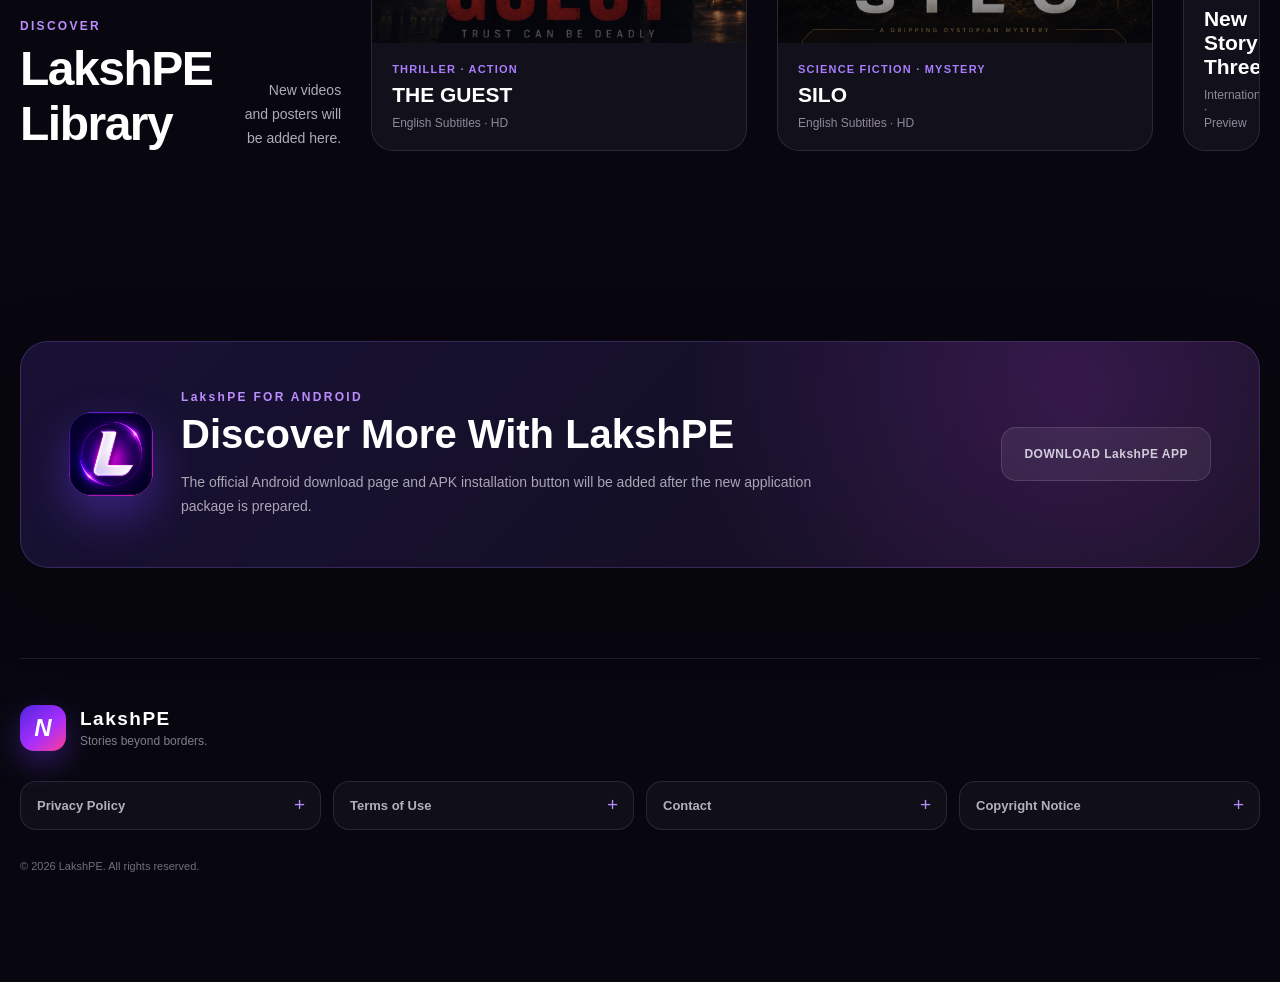
==== commit 3e975201: "Refine homepage and remove remaining video playback" ====
--- a/index.html
+++ b/index.html
@@ -23,7 +23,7 @@
     />
 
     <title>LakshPE| Stories Beyond Borders</title>
-    <script type="module" crossorigin src="/assets/index-CVeuqWtw.js"></script>
+    <script type="module" crossorigin src="/assets/index-C4Bt2NOD.js"></script>
     <link rel="stylesheet" crossorigin href="/assets/index-CEiwpLqL.css">
   </head>
 
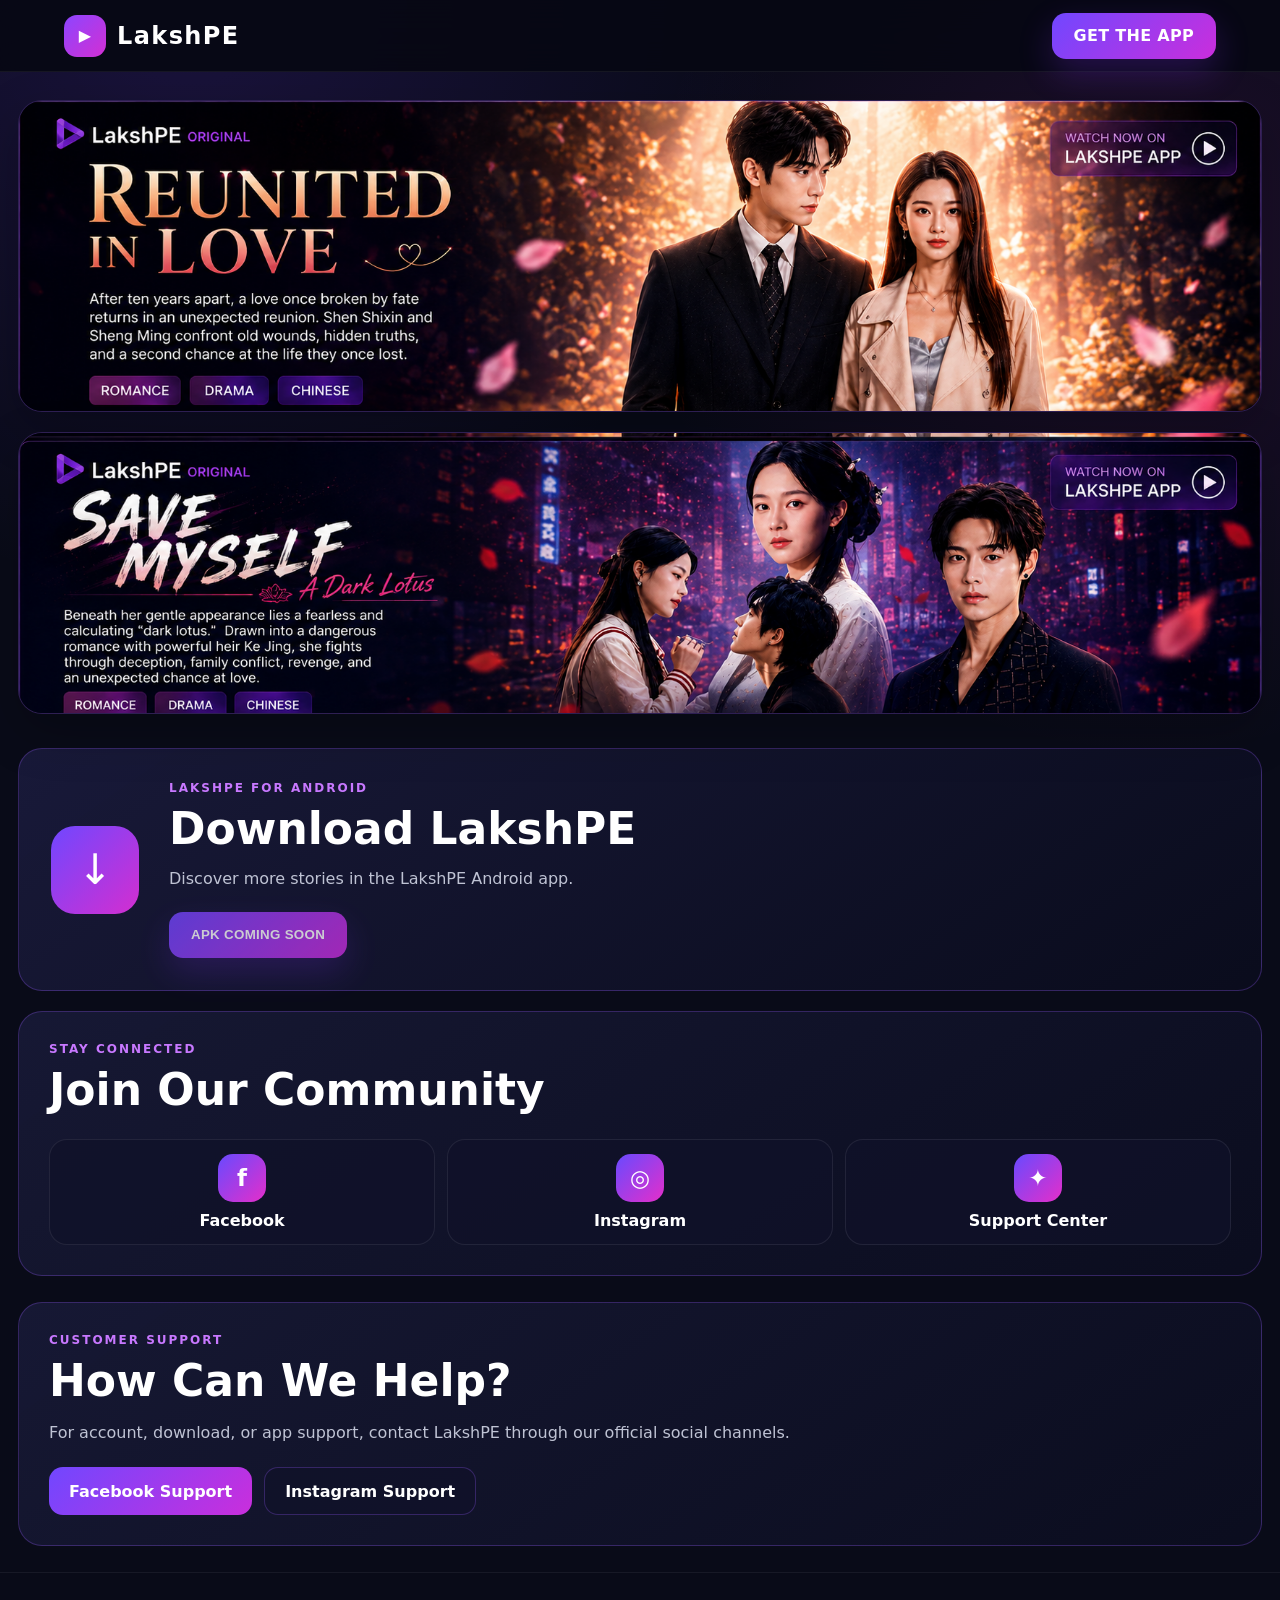
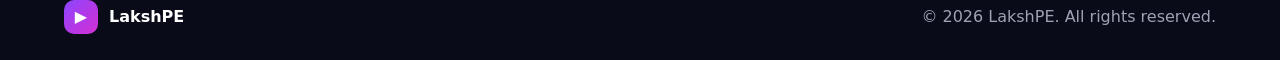
==== commit 6b223fbc: "Launch LakshPE download page and APK" ====
--- a/index.html
+++ b/index.html
@@ -23,8 +23,8 @@
     />
 
     <title>LakshPE| Stories Beyond Borders</title>
-    <script type="module" crossorigin src="/assets/index-C4Bt2NOD.js"></script>
-    <link rel="stylesheet" crossorigin href="/assets/index-CEiwpLqL.css">
+    <script type="module" crossorigin src="/assets/index-p-LmAlTZ.js"></script>
+    <link rel="stylesheet" crossorigin href="/assets/index-C0fK3-xm.css">
   </head>
 
   <body>
--- a/assets/index-C0fK3-xm.css
+++ b/assets/index-C0fK3-xm.css
@@ -0,0 +1 @@
+:root{--bg:#090b18;--panel:#11152a;--panel-soft:#171b35;--text:#fff;--muted:#bfc3d4;--purple:#8d45ff;--pink:#d32fd3;--border:#975bff47}*{box-sizing:border-box;margin:0;padding:0}html{scroll-behavior:smooth}body{min-width:320px;min-height:100vh;color:var(--text);background:radial-gradient(circle at 15% 0%, #753dff29, transparent 30%), radial-gradient(circle at 90% 15%, #d230cd1a, transparent 28%), var(--bg);font-family:Inter,ui-sans-serif,system-ui,-apple-system,BlinkMacSystemFont,Segoe UI,sans-serif}a{color:inherit;text-decoration:none}button,a{-webkit-tap-highlight-color:transparent}.site-shell{min-height:100vh}.topbar{z-index:100;-webkit-backdrop-filter:blur(18px);backdrop-filter:blur(18px);background:#070814f0;border-bottom:1px solid #ffffff0f;justify-content:space-between;align-items:center;gap:18px;min-height:72px;padding:12px clamp(16px,5vw,64px);display:flex;position:sticky;top:0}.brand,.footer-brand{align-items:center;gap:11px;font-weight:900;display:flex}.brand-mark,.footer-logo{color:#fff;background:linear-gradient(135deg, var(--purple), var(--pink));border-radius:13px;place-items:center;width:42px;height:42px;display:grid}.brand-name{letter-spacing:1.4px;font-size:24px}.app-button{color:#fff;letter-spacing:.3px;background:linear-gradient(135deg,#7147ff,#ca2edc);border:0;border-radius:14px;justify-content:center;align-items:center;min-height:46px;padding:0 22px;font-weight:900;display:inline-flex;box-shadow:0 14px 34px #8431ff3d}.stories{gap:20px;width:min(1320px,100% - 36px);margin:0 auto;padding:28px 0 22px;display:grid}.story-banner{border:1px solid var(--border);background:#060811;border-radius:24px;display:block;overflow:hidden;box-shadow:0 18px 50px #00000038}.story-banner img{width:100%;height:auto;display:block}.download-section,.community-section{width:min(1320px,100% - 36px);margin:0 auto}.download-section{padding:12px 0 20px}.download-content{border:1px solid var(--border);background:linear-gradient(145deg,#191a3af5,#0a0c1dfa);border-radius:24px;grid-template-columns:92px 1fr;align-items:center;gap:26px;padding:32px;display:grid}.download-icon{background:linear-gradient(135deg,#7047ff,#d42ed0);border-radius:24px;place-items:center;width:88px;height:88px;font-size:42px;display:grid}.section-label{color:#c878ff;letter-spacing:2px;font-size:12px;font-weight:900}.download-content h2,.community-section h2{margin-top:8px;font-size:clamp(30px,4vw,44px)}.download-description{color:var(--muted);margin-top:12px;line-height:1.6}.apk-button{opacity:.78;cursor:not-allowed;margin-top:20px}.community-section{border:1px solid var(--border);background:linear-gradient(145deg,#171935f5,#0b0d1ffa);border-radius:24px;margin-bottom:26px;padding:30px}.social-links{grid-template-columns:repeat(3,1fr);gap:12px;margin-top:24px;display:grid}.social-link{background:#11122ac2;border:1px solid #ffffff14;border-radius:18px;flex-direction:column;justify-content:center;align-items:center;gap:9px;min-height:104px;padding:14px 10px;font-weight:800;display:flex}.social-icon{background:linear-gradient(135deg,#684aff,#e52eca);border-radius:15px;place-items:center;width:48px;height:48px;font-size:23px;display:grid}.footer{color:#9fa2b4;border-top:1px solid #ffffff0f;justify-content:space-between;align-items:center;gap:20px;min-height:88px;padding:22px clamp(18px,5vw,64px);display:flex}.footer-brand{color:#fff}.footer-logo{border-radius:10px;width:34px;height:34px}.mobile-navigation{display:none}@media (width<=860px){body{padding-bottom:82px}.topbar{padding:12px 14px}.brand-mark{width:40px;height:40px}.brand-name{font-size:21px}.top-download{min-height:42px;padding:0 16px;font-size:12px}.stories,.download-section,.community-section{width:calc(100% - 24px)}.stories{gap:14px;padding-top:18px}.story-banner{border-radius:18px}.download-content{grid-template-columns:68px 1fr;gap:16px;padding:24px 18px}.download-icon{border-radius:20px;width:68px;height:68px;font-size:32px}.community-section{padding:24px 18px}.social-links{gap:8px}.social-link{min-height:94px;padding:12px 6px;font-size:11px}.social-icon{border-radius:14px;width:44px;height:44px;font-size:21px}.footer{flex-direction:column;align-items:flex-start;padding:24px 18px 104px}.mobile-navigation{z-index:120;-webkit-backdrop-filter:blur(18px);backdrop-filter:blur(18px);background:#0e0e22f2;border:1px solid #ffffff1a;border-radius:19px;grid-template-columns:repeat(3,1fr);min-height:62px;padding:6px;display:grid;position:fixed;bottom:8px;left:10px;right:10px;box-shadow:0 18px 40px #0000006b}.mobile-navigation a{color:#aaa5b8;flex-direction:column;justify-content:center;align-items:center;gap:3px;font-size:10px;font-weight:900;display:flex}.mobile-navigation a span{color:#bc6cff;font-size:20px}}@media (width<=480px){.brand-name{font-size:19px}.download-content{grid-template-columns:1fr}.download-icon{width:60px;height:60px}.social-links{grid-template-columns:repeat(3,1fr)}}.support-section{border:1px solid var(--border);background:linear-gradient(145deg,#171935f5,#0b0d1ffa);border-radius:24px;width:min(1320px,100% - 36px);margin:0 auto 26px;padding:30px}.support-section h2{margin-top:8px;font-size:clamp(30px,4vw,44px)}.support-description{color:var(--muted);margin-top:14px;line-height:1.6}.support-actions{flex-wrap:wrap;gap:12px;margin-top:22px;display:flex}.support-button{background:linear-gradient(135deg,#7147ff,#ca2edc);border-radius:14px;justify-content:center;align-items:center;min-height:48px;padding:0 20px;font-weight:900;display:inline-flex}.support-button.secondary{border:1px solid var(--border);background:#11122acc}@media (width<=860px){.support-section{width:calc(100% - 24px);padding:24px 18px}.support-actions{display:grid}.support-button{width:100%}}
